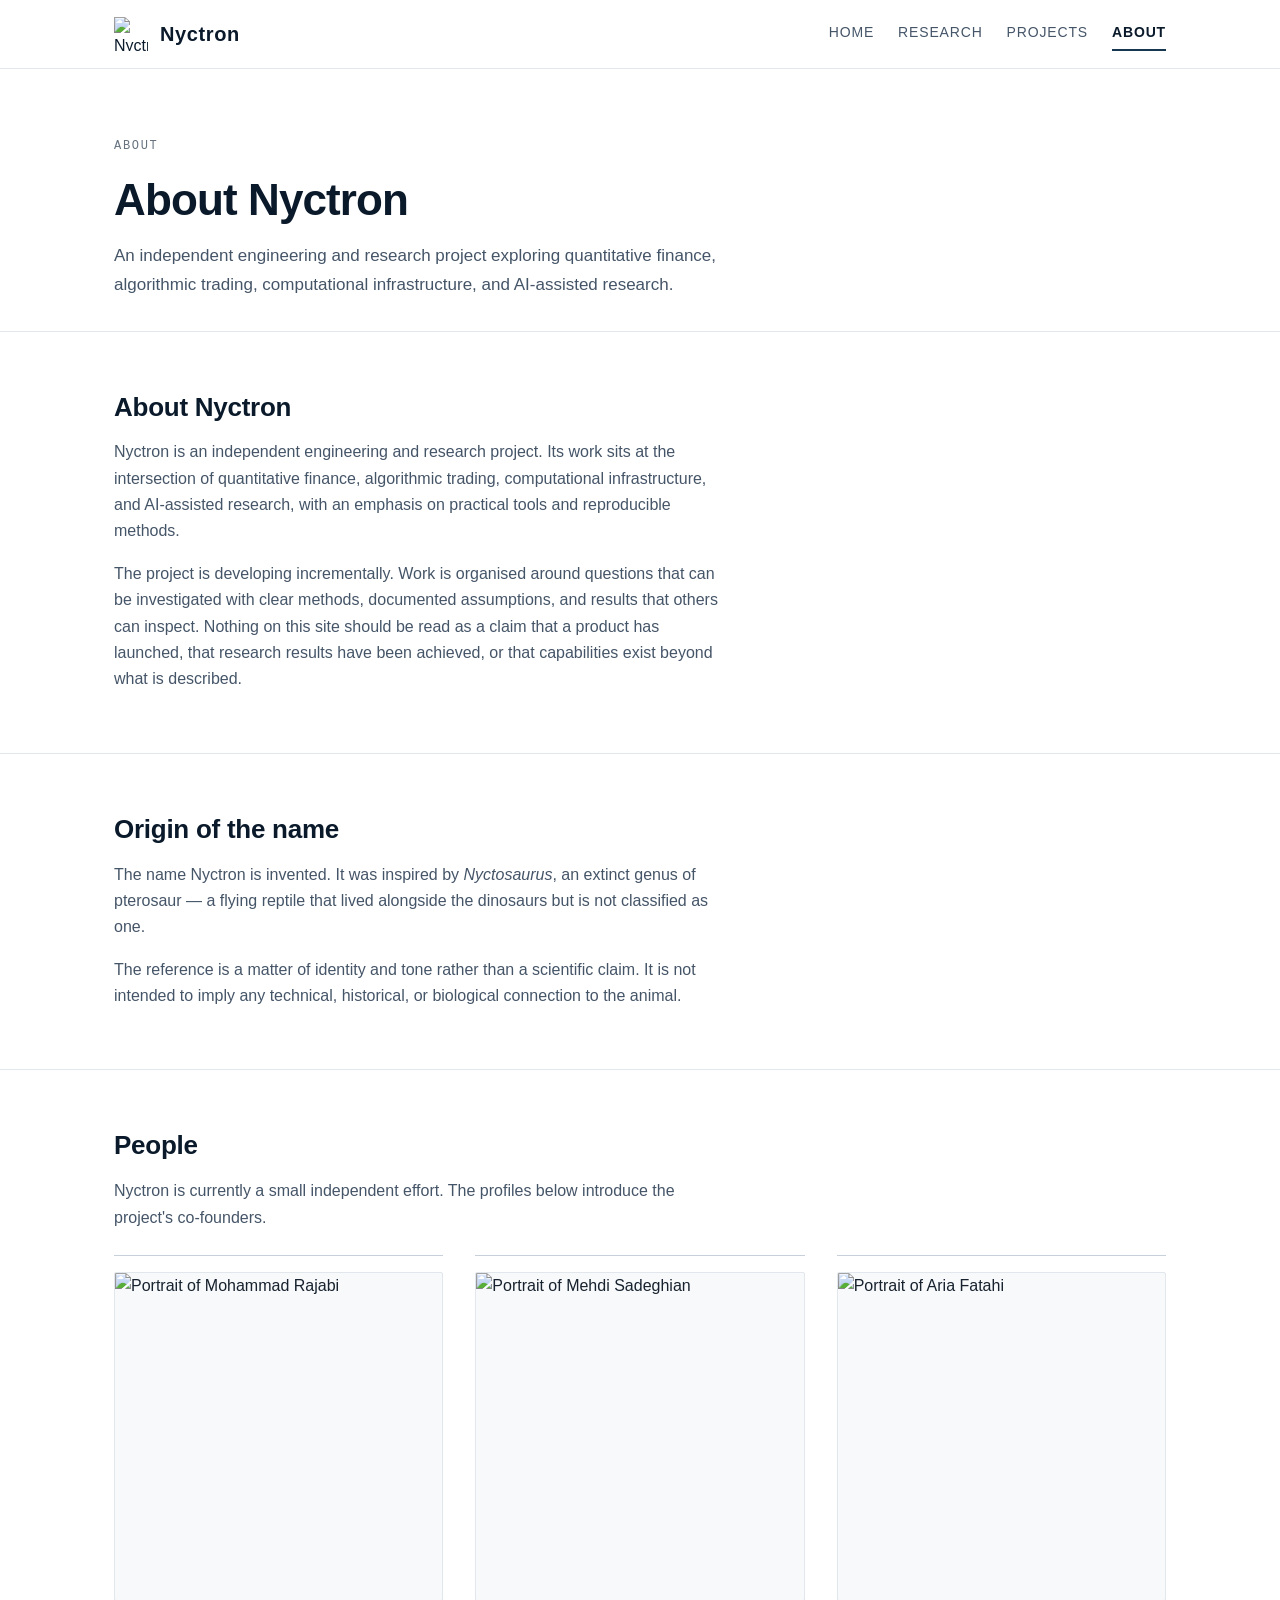
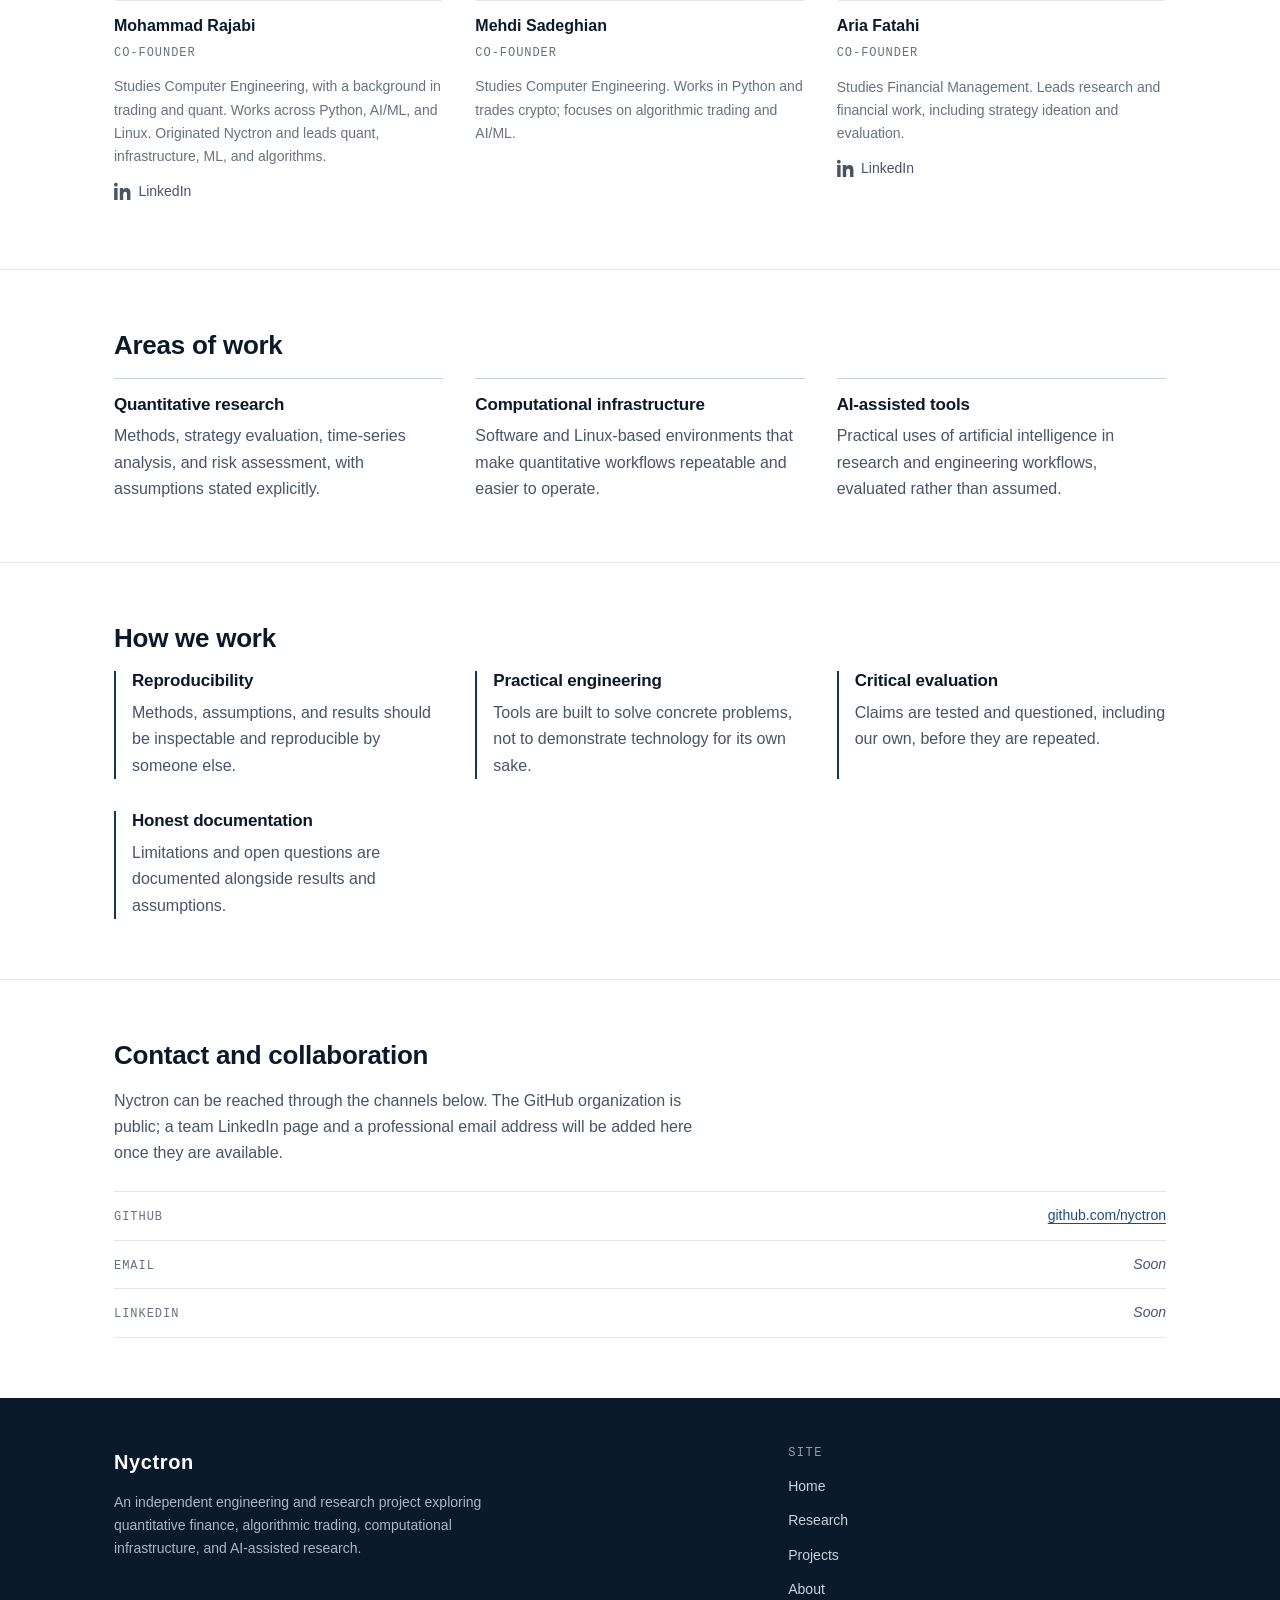
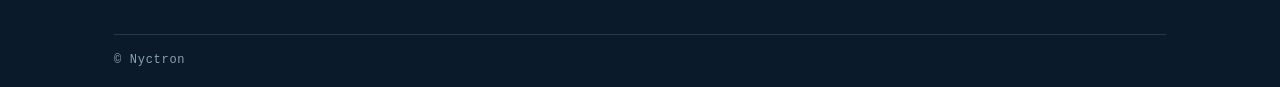
==== about/index.html @ 1d6ebe1c "index.html of the about page" ====
<!DOCTYPE html>
<html lang="en">
<head>
  <meta charset="utf-8">
  <meta name="viewport" content="width=device-width, initial-scale=1">
  <title>About — Nyctron</title>
  <meta name="description" content="About Nyctron: an independent engineering and research project exploring quantitative finance, algorithmic trading, computational infrastructure, and AI-assisted research.">
  <link rel="icon" href="../assets/nyctron-logo.png" type="image/png">
  <link rel="stylesheet" href="../style.css">
</head>
<body>
  <a class="skip-link" href="#main">Skip to content</a>

  <header class="site-header">
    <div class="container header-inner">
      <a class="brand" href="../">
        <img src="../assets/nyctron-logo.png" alt="Nyctron logo" width="34" height="34">
        <span class="brand-name">Nyctron</span>
      </a>
      <nav class="site-nav" aria-label="Primary">
        <ul>
          <li><a href="../">Home</a></li>
          <li><a href="../research/">Research</a></li>
          <li><a href="../projects/">Projects</a></li>
          <li><a href="../about/" aria-current="page">About</a></li>
        </ul>
      </nav>
    </div>
  </header>

  <main id="main" tabindex="-1">

    <section class="page-head">
      <div class="container">
        <p class="eyebrow">About</p>
        <h1>About Nyctron</h1>
        <p class="lead">An independent engineering and research project exploring quantitative finance, algorithmic trading, computational infrastructure, and AI-assisted research.</p>
      </div>
    </section>

    <section class="section">
      <div class="container">
        <h2>About Nyctron</h2>
        <div class="prose">
          <p>Nyctron is an independent engineering and research project. Its work sits at the intersection of quantitative finance, algorithmic trading, computational infrastructure, and AI-assisted research, with an emphasis on practical tools and reproducible methods.</p>
          <p>The project is developing incrementally. Work is organised around questions that can be investigated with clear methods, documented assumptions, and results that others can inspect. Nothing on this site should be read as a claim that a product has launched, that research results have been achieved, or that capabilities exist beyond what is described.</p>
        </div>
      </div>
    </section>

    <section class="section">
      <div class="container">
        <h2>Origin of the name</h2>
        <div class="prose">
          <p>The name Nyctron is invented. It was inspired by <em>Nyctosaurus</em>, an extinct genus of pterosaur — a flying reptile that lived alongside the dinosaurs but is not classified as one.</p>
          <p>The reference is a matter of identity and tone rather than a scientific claim. It is not intended to imply any technical, historical, or biological connection to the animal.</p>
        </div>
      </div>
    </section>

    <section class="section">
      <div class="container">
        <h2>People</h2>
        <p class="note">Nyctron is currently a small independent effort. The profiles below introduce the project's co-founders.</p>
        <ul class="people">
          <li class="person">
            <img class="person-photo" src="../assets/team/mohammad-rajabi.jpg" alt="Portrait of Mohammad Rajabi">
            <p class="person-name">Mohammad Rajabi</p>
            <p class="person-role">Co-founder</p>
            <p class="person-note">Studies Computer Engineering, with a background in trading and quant. Works across Python, AI/ML, and Linux. Originated Nyctron and leads quant, infrastructure, ML, and algorithms.</p>
            <p class="person-links">
              <a href="https://www.linkedin.com/in/itsrajabi/" aria-label="Mohammad Rajabi on LinkedIn" rel="noopener noreferrer" target="_blank">
                <svg viewBox="0 0 24 24" width="18" height="18" aria-hidden="true" focusable="false"><path fill="currentColor" d="M4.98 3.5C4.98 4.88 3.87 6 2.5 6S0 4.88 0 3.5 1.12 1 2.5 1s2.48 1.12 2.48 2.5zM.22 8.13h4.56V24H.22V8.13zm7.5 0h4.37v2.17h.06c.61-1.15 2.1-2.36 4.32-2.36 4.62 0 5.47 3.04 5.47 7V24h-4.56v-7.16c0-1.71-.03-3.9-2.38-3.9-2.38 0-2.75 1.86-2.75 3.78V24H7.72V8.13z"/></svg>
                <span>LinkedIn</span>
              </a>
            </p>
          </li>
          <li class="person">
            <img class="person-photo" src="../assets/team/mehdi-sadeghian.jpg" alt="Portrait of Mehdi Sadeghian">
            <p class="person-name">Mehdi Sadeghian</p>
            <p class="person-role">Co-founder</p>
            <p class="person-note">Studies Computer Engineering. Works in Python and trades crypto; focuses on algorithmic trading and AI/ML.</p>
          </li>
          <li class="person">
            <img class="person-photo" src="../assets/team/aria-fatahi.jpg" alt="Portrait of Aria Fatahi">
            <p class="person-name">Aria Fatahi</p>
            <p class="person-role">Co-founder</p>
            <p class="person-note">Studies Financial Management. Leads research and financial work, including strategy ideation and evaluation.</p>
            <p class="person-links">
              <a href="https://www.linkedin.com/in/aria-fatahi-394426445/" aria-label="Aria Fatahi on LinkedIn" rel="noopener noreferrer" target="_blank">
                <svg viewBox="0 0 24 24" width="18" height="18" aria-hidden="true" focusable="false"><path fill="currentColor" d="M4.98 3.5C4.98 4.88 3.87 6 2.5 6S0 4.88 0 3.5 1.12 1 2.5 1s2.48 1.12 2.48 2.5zM.22 8.13h4.56V24H.22V8.13zm7.5 0h4.37v2.17h.06c.61-1.15 2.1-2.36 4.32-2.36 4.62 0 5.47 3.04 5.47 7V24h-4.56v-7.16c0-1.71-.03-3.9-2.38-3.9-2.38 0-2.75 1.86-2.75 3.78V24H7.72V8.13z"/></svg>
                <span>LinkedIn</span>
              </a>
            </p>
          </li>
        </ul>
      </div>
    </section>

    <section class="section">
      <div class="container">
        <h2>Areas of work</h2>
        <ul class="focus-grid">
          <li class="focus-item">
            <h3>Quantitative research</h3>
            <p>Methods, strategy evaluation, time-series analysis, and risk assessment, with assumptions stated explicitly.</p>
          </li>
          <li class="focus-item">
            <h3>Computational infrastructure</h3>
            <p>Software and Linux-based environments that make quantitative workflows repeatable and easier to operate.</p>
          </li>
          <li class="focus-item">
            <h3>AI-assisted tools</h3>
            <p>Practical uses of artificial intelligence in research and engineering workflows, evaluated rather than assumed.</p>
          </li>
        </ul>
      </div>
    </section>

    <section class="section">
      <div class="container">
        <h2>How we work</h2>
        <ul class="principles">
          <li class="principle">
            <h3>Reproducibility</h3>
            <p>Methods, assumptions, and results should be inspectable and reproducible by someone else.</p>
          </li>
          <li class="principle">
            <h3>Practical engineering</h3>
            <p>Tools are built to solve concrete problems, not to demonstrate technology for its own sake.</p>
          </li>
          <li class="principle">
            <h3>Critical evaluation</h3>
            <p>Claims are tested and questioned, including our own, before they are repeated.</p>
          </li>
          <li class="principle">
            <h3>Honest documentation</h3>
            <p>Limitations and open questions are documented alongside results and assumptions.</p>
          </li>
        </ul>
      </div>
    </section>

<section class="section">
  <div class="container">
    <h2>Contact and collaboration</h2>
    <div class="prose">
      <p>Nyctron can be reached through the channels below. The GitHub organization is public; a team LinkedIn page and a professional email address will be added here once they are available.</p>
    </div>
    <ul class="contact-list">
      <li>
        <span class="contact-label">GitHub</span>
        <span class="contact-value">
          <a href="https://github.com/nyctron" rel="noopener noreferrer" target="_blank">github.com/nyctron</a>
        </span>
      </li>
      <li>
        <span class="contact-label">Email</span>
        <span class="contact-value placeholder">Soon</span>
      </li>
      <li>
        <span class="contact-label">LinkedIn</span>
        <span class="contact-value placeholder">Soon</span>
      </li>
    </ul>
  </div>
</section>

  </main>

  <footer class="site-footer">
    <div class="container">
      <div class="footer-grid">
        <div>
          <p class="footer-brand">Nyctron</p>
          <p class="footer-text">An independent engineering and research project exploring quantitative finance, algorithmic trading, computational infrastructure, and AI-assisted research.</p>
        </div>
        <nav class="footer-nav" aria-label="Footer">
          <h2 class="footer-heading">Site</h2>
          <ul>
            <li><a href="../">Home</a></li>
            <li><a href="../research/">Research</a></li>
            <li><a href="../projects/">Projects</a></li>
            <li><a href="../about/">About</a></li>
          </ul>
        </nav>
      </div>
      <div class="footer-bottom">
        <p>© Nyctron</p>
      </div>
    </div>
  </footer>
</body>
</html>
---- style.css ----
:root {
  /* ---- Colour: navy, white, neutral grey ---- */
  --navy-900: #0a1a2b;
  --navy-800: #10263c;
  --navy-700: #17364f;
  --ink:        #17222e;
  --ink-soft:   #455568;
  --ink-mute:   #66727f;
  --line:        #e2e7ed;
  --line-strong: #c8d1db;
  --paper:      #ffffff;
  --paper-alt:  #f7f9fb;
  --accent:     #1c4f7c;
  --focus:      #2f7ac2;

  /* ---- Typography: system fonts only ---- */
  --font-sans: -apple-system, BlinkMacSystemFont, "Segoe UI", Roboto,
               Helvetica, Arial, sans-serif;
  --font-mono: ui-monospace, SFMono-Regular, Menlo, Consolas,
               "Liberation Mono", monospace;

  --fs-xs:   0.75rem;
  --fs-sm:   0.875rem;
  --fs-base: 1rem;
  --fs-lg:   1.0625rem;
  --fs-xl:   1.25rem;
  --fs-2xl:  1.625rem;
  --fs-h1:   clamp(2rem, 4vw, 2.75rem);
  --fs-hero: clamp(2.25rem, 5.5vw, 3.5rem);

  /* ---- Spacing scale ---- */
  --sp-1: 0.25rem;
  --sp-2: 0.5rem;
  --sp-3: 0.75rem;
  --sp-4: 1rem;
  --sp-5: 1.5rem;
  --sp-6: 2rem;
  --sp-7: 3rem;
  --sp-8: 4rem;

  /* ---- Layout ---- */
  --container: 1100px;
  --gutter: 1.5rem;
  --radius: 2px;
  --border: 1px solid var(--line);
}

/* -----------------------------------------------------------------------
   Base
   ----------------------------------------------------------------------- */

*,
*::before,
*::after { box-sizing: border-box; }

html { -webkit-text-size-adjust: 100%; }

body {
  margin: 0;
  display: flex;
  flex-direction: column;
  min-height: 100vh;
  background: var(--paper);
  color: var(--ink);
  font-family: var(--font-sans);
  font-size: var(--fs-base);
  line-height: 1.65;
  -webkit-font-smoothing: antialiased;
}

main { flex: 1 0 auto; }

img { display: block; max-width: 100%; height: auto; }

h1, h2, h3, h4 {
  margin: 0 0 var(--sp-4);
  color: var(--navy-900);
  font-weight: 600;
  line-height: 1.22;
  letter-spacing: -0.01em;
}

h1 { font-size: var(--fs-h1); letter-spacing: -0.02em; }
h2 { font-size: var(--fs-2xl); }
h3 { font-size: var(--fs-lg); }

p { margin: 0 0 var(--sp-4); }

a {
  color: var(--accent);
  text-decoration-thickness: 1px;
  text-underline-offset: 3px;
}
a:hover { color: var(--navy-900); }

:focus-visible {
  outline: 2px solid var(--focus);
  outline-offset: 3px;
  border-radius: 1px;
}

.container {
  width: 100%;
  max-width: var(--container);
  margin-inline: auto;
  padding-inline: var(--gutter);
}

.skip-link {
  position: absolute;
  left: -9999px;
  top: 0;
  z-index: 20;
  padding: var(--sp-2) var(--sp-4);
  background: var(--navy-900);
  color: #ffffff;
  font-size: var(--fs-sm);
  text-decoration: none;
}
.skip-link:focus { left: var(--sp-4); top: var(--sp-4); color: #ffffff; }

/* -----------------------------------------------------------------------
   Header and navigation
   ----------------------------------------------------------------------- */

.site-header {
  border-bottom: var(--border);
  background: var(--paper);
}

.header-inner {
  display: flex;
  flex-wrap: wrap;
  align-items: center;
  justify-content: space-between;
  gap: var(--sp-3) var(--sp-6);
  padding-block: var(--sp-3);
  min-height: 4.25rem;
}

.brand {
  display: inline-flex;
  align-items: center;
  gap: var(--sp-3);
  color: var(--navy-900);
  text-decoration: none;
}
.brand img {
  width: 34px;
  height: 34px;
  object-fit: contain;
}
.brand-name {
  font-size: var(--fs-xl);
  font-weight: 600;
  letter-spacing: 0.03em;
}
.brand:hover { color: var(--navy-800); }

.site-nav ul {
  display: flex;
  flex-wrap: wrap;
  gap: var(--sp-2) var(--sp-5);
  margin: 0;
  padding: 0;
  list-style: none;
}

.site-nav a {
  display: inline-block;
  padding: var(--sp-1) 0;
  border-bottom: 2px solid transparent;
  color: var(--ink-soft);
  font-size: var(--fs-sm);
  letter-spacing: 0.06em;
  text-transform: uppercase;
  text-decoration: none;
  transition: color 0.15s ease, border-color 0.15s ease;
}
.site-nav a:hover {
  color: var(--navy-900);
  border-bottom-color: var(--line-strong);
}
.site-nav a[aria-current="page"] {
  color: var(--navy-900);
  border-bottom-color: var(--navy-700);
  font-weight: 600;
}

/* -----------------------------------------------------------------------
   Homepage hero
   ----------------------------------------------------------------------- */

.hero {
  padding-block: clamp(3rem, 8vw, 5.5rem) clamp(2.5rem, 6vw, 4rem);
  border-bottom: var(--border);
}

.eyebrow {
  margin: 0 0 var(--sp-4);
  color: var(--ink-mute);
  font-family: var(--font-mono);
  font-size: var(--fs-xs);
  letter-spacing: 0.14em;
  text-transform: uppercase;
}

.hero h1 {
  max-width: 22ch;
  margin-bottom: var(--sp-5);
  font-size: var(--fs-hero);
}

.lead {
  max-width: 64ch;
  color: var(--ink-soft);
  font-size: var(--fs-lg);
}

.hero-actions {
  display: flex;
  flex-wrap: wrap;
  align-items: center;
  gap: var(--sp-3) var(--sp-4);
  margin-top: var(--sp-6);
}

.button {
  display: inline-flex;
  align-items: center;
  gap: 0.5rem;
  padding: 0.7rem 1.15rem;
  border: 1px solid transparent;
  border-radius: var(--radius);
  font-size: var(--fs-sm);
  letter-spacing: 0.03em;
  text-decoration: none;
  transition: background-color 0.15s ease, border-color 0.15s ease,
              color 0.15s ease;
}
.button--primary {
  background: var(--navy-800);
  color: #ffffff;
}
.button--primary:hover {
  background: var(--navy-900);
  color: #ffffff;
}
.button--secondary {
  border-color: var(--line-strong);
  color: var(--navy-800);
}
.button--secondary:hover {
  border-color: var(--navy-700);
  color: var(--navy-900);
}

/* -----------------------------------------------------------------------
   Sections
   ----------------------------------------------------------------------- */

.section {
  padding-block: clamp(2.5rem, 5vw, 3.75rem);
  border-bottom: var(--border);
}
.section:last-of-type { border-bottom: 0; }

.section-action { margin: var(--sp-5) 0 0; font-size: var(--fs-sm); }

.page-head {
  padding-block: clamp(2.75rem, 6vw, 4.25rem) clamp(1.5rem, 3vw, 2rem);
  border-bottom: var(--border);
}
.page-head h1 { margin-bottom: var(--sp-4); }
.page-head .lead { margin: 0; max-width: 70ch; }

/* -----------------------------------------------------------------------
   Focus areas
   ----------------------------------------------------------------------- */

.focus-grid {
  display: grid;
  grid-template-columns: repeat(auto-fit, minmax(240px, 1fr));
  gap: var(--sp-6);
  margin: 0;
  padding: 0;
  list-style: none;
}

.focus-item {
  padding-top: var(--sp-4);
  border-top: 1px solid var(--line-strong);
}

.index-label {
  display: block;
  margin-bottom: var(--sp-3);
  color: var(--ink-mute);
  font-family: var(--font-mono);
  font-size: var(--fs-xs);
  letter-spacing: 0.08em;
}

.focus-item h3 { margin-bottom: var(--sp-2); }
.focus-item p {
  margin: 0;
  max-width: 40ch;
  color: var(--ink-soft);
}

/* -----------------------------------------------------------------------
   Principles
   ----------------------------------------------------------------------- */

.principles {
  display: grid;
  grid-template-columns: repeat(auto-fit, minmax(240px, 1fr));
  gap: var(--sp-6);
  margin: 0;
  padding: 0;
  list-style: none;
}

.principle {
  padding-left: var(--sp-4);
  border-left: 2px solid var(--navy-700);
}
.principle h3 { margin-bottom: var(--sp-2); }
.principle p { margin: 0; color: var(--ink-soft); }

/* -----------------------------------------------------------------------
   Empty state and notice blocks
   ----------------------------------------------------------------------- */

.empty-state {
  padding: var(--sp-5);
  border: var(--border);
  border-radius: var(--radius);
  background: var(--paper-alt);
}
.empty-state h2,
.empty-state h3 {
  margin-bottom: var(--sp-2);
  font-size: var(--fs-lg);
}
.empty-state p {
  max-width: 70ch;
  margin: 0;
  color: var(--ink-soft);
}

.note {
  max-width: 68ch;
  color: var(--ink-soft);
}

/* -----------------------------------------------------------------------
   Research / project entries
   (used when real entries are added; see the commented templates)
   ----------------------------------------------------------------------- */

.entries {
  margin: 0;
  padding: 0;
  list-style: none;
}

.entry {
  padding-block: var(--sp-5);
  border-top: var(--border);
}
.entry:last-child { border-bottom: var(--border); }

.entry-head {
  display: flex;
  flex-wrap: wrap;
  align-items: baseline;
  justify-content: space-between;
  gap: var(--sp-2) var(--sp-4);
}

.entry-title {
  margin: 0;
  font-size: var(--fs-xl);
}

.entry-summary {
  max-width: 70ch;
  margin: var(--sp-3) 0;
  color: var(--ink-soft);
}

.entry-meta {
  display: flex;
  flex-wrap: wrap;
  gap: var(--sp-2) var(--sp-4);
  margin: 0;
  color: var(--ink-mute);
  font-family: var(--font-mono);
  font-size: var(--fs-xs);
  letter-spacing: 0.05em;
  text-transform: uppercase;
}
.entry-meta a { text-transform: none; letter-spacing: 0; }

.status {
  display: inline-block;
  padding: 1px 8px;
  border: 1px solid var(--line-strong);
  border-radius: var(--radius);
  color: var(--ink-soft);
  font-family: var(--font-mono);
  font-size: var(--fs-xs);
  letter-spacing: 0.07em;
  text-transform: uppercase;
  white-space: nowrap;
}

/* -----------------------------------------------------------------------
   About page
   ----------------------------------------------------------------------- */

.prose { max-width: 68ch; }
.prose p { color: var(--ink-soft); }
.prose p:last-child { margin-bottom: 0; }

.people {
  display: grid;
  grid-template-columns: repeat(auto-fit, minmax(220px, 1fr));
  gap: var(--sp-6);
  margin: var(--sp-5) 0 0;
  padding: 0;
  list-style: none;
}

.person {
  padding-top: var(--sp-4);
  border-top: 1px solid var(--line-strong);
}

.person-name {
  margin: 0 0 var(--sp-1);
  color: var(--navy-900);
  font-weight: 600;
}

.person-role {
  margin: 0 0 var(--sp-2);
  color: var(--ink-mute);
  font-family: var(--font-mono);
  font-size: var(--fs-xs);
  letter-spacing: 0.08em;
  text-transform: uppercase;
}

.person-note {
  margin: 0;
  color: var(--ink-mute);
  font-size: var(--fs-sm);
}

.placeholder {
  color: var(--ink-mute);
  font-style: italic;
  font-weight: 400;
}

.contact-list {
  margin: var(--sp-5) 0 0;
  padding: 0;
  list-style: none;
  border-top: var(--border);
}

.contact-list li {
  display: flex;
  flex-wrap: wrap;
  align-items: baseline;
  justify-content: space-between;
  gap: var(--sp-2) var(--sp-5);
  padding-block: var(--sp-3);
  border-bottom: var(--border);
}

.contact-label {
  color: var(--ink-mute);
  font-family: var(--font-mono);
  font-size: var(--fs-xs);
  letter-spacing: 0.08em;
  text-transform: uppercase;
}

.contact-value {
  color: var(--ink-soft);
  font-size: var(--fs-sm);
}

/* -----------------------------------------------------------------------
   Footer
   ----------------------------------------------------------------------- */

.site-footer {
  background: var(--navy-900);
  color: #c9d3de;
}
.site-footer .container { padding-block: var(--sp-7) var(--sp-4); }

.footer-grid {
  display: grid;
  grid-template-columns: minmax(0, 1.7fr) minmax(0, 1fr);
  gap: var(--sp-6);
}

.footer-brand {
  margin: 0 0 var(--sp-3);
  color: #ffffff;
  font-size: var(--fs-xl);
  font-weight: 600;
  letter-spacing: 0.03em;
}

.footer-text {
  max-width: 48ch;
  margin: 0;
  color: #a9b6c4;
  font-size: var(--fs-sm);
}

.footer-heading {
  margin: 0 0 var(--sp-3);
  color: #8fa0b2;
  font-family: var(--font-mono);
  font-size: var(--fs-xs);
  font-weight: 500;
  letter-spacing: 0.12em;
  text-transform: uppercase;
}

.footer-nav ul {
  display: flex;
  flex-direction: column;
  gap: var(--sp-2);
  margin: 0;
  padding: 0;
  list-style: none;
}

.footer-nav a {
  color: #c9d3de;
  font-size: var(--fs-sm);
  text-decoration: none;
}
.footer-nav a:hover {
  color: #ffffff;
  text-decoration: underline;
  text-underline-offset: 3px;
}

.footer-bottom {
  margin-top: var(--sp-6);
  padding-top: var(--sp-4);
  border-top: 1px solid rgba(255, 255, 255, 0.12);
}
.footer-bottom p {
  margin: 0;
  color: #8fa0b2;
  font-family: var(--font-mono);
  font-size: var(--fs-xs);
  letter-spacing: 0.06em;
}

/* -----------------------------------------------------------------------
   Responsive
   ----------------------------------------------------------------------- */

@media (max-width: 720px) {
  .header-inner {
    flex-direction: column;
    align-items: flex-start;
    gap: var(--sp-2);
    padding-block: var(--sp-4);
  }

  .site-nav ul { gap: var(--sp-2) var(--sp-4); }
  .site-nav a { font-size: var(--fs-xs); }

  .footer-grid { grid-template-columns: 1fr; }

  .hero-actions { gap: var(--sp-3); }
  .button { width: 100%; justify-content: center; }
}

@media (prefers-reduced-motion: reduce) {
  * {
    transition: none !important;
    animation: none !important;
  }
}

/* People — photos and links */
.person-photo {
  width: 100%;
  aspect-ratio: 1 / 1;
  object-fit: cover;
  margin-bottom: var(--sp-3);
  border: var(--border);
  border-radius: var(--radius);
  background: var(--paper-alt);
}

.person-name { margin-bottom: var(--sp-1); }
.person-role { margin-bottom: var(--sp-3); }
.person-note { margin-bottom: 0; }

.person-links {
  margin: var(--sp-3) 0 0;
}

.person-links a {
  display: inline-flex;
  align-items: center;
  gap: 0.4rem;
  color: var(--ink-soft);
  font-size: var(--fs-sm);
  text-decoration: none;
}
.person-links a:hover { color: var(--accent); }
.person-links svg { flex: none; }
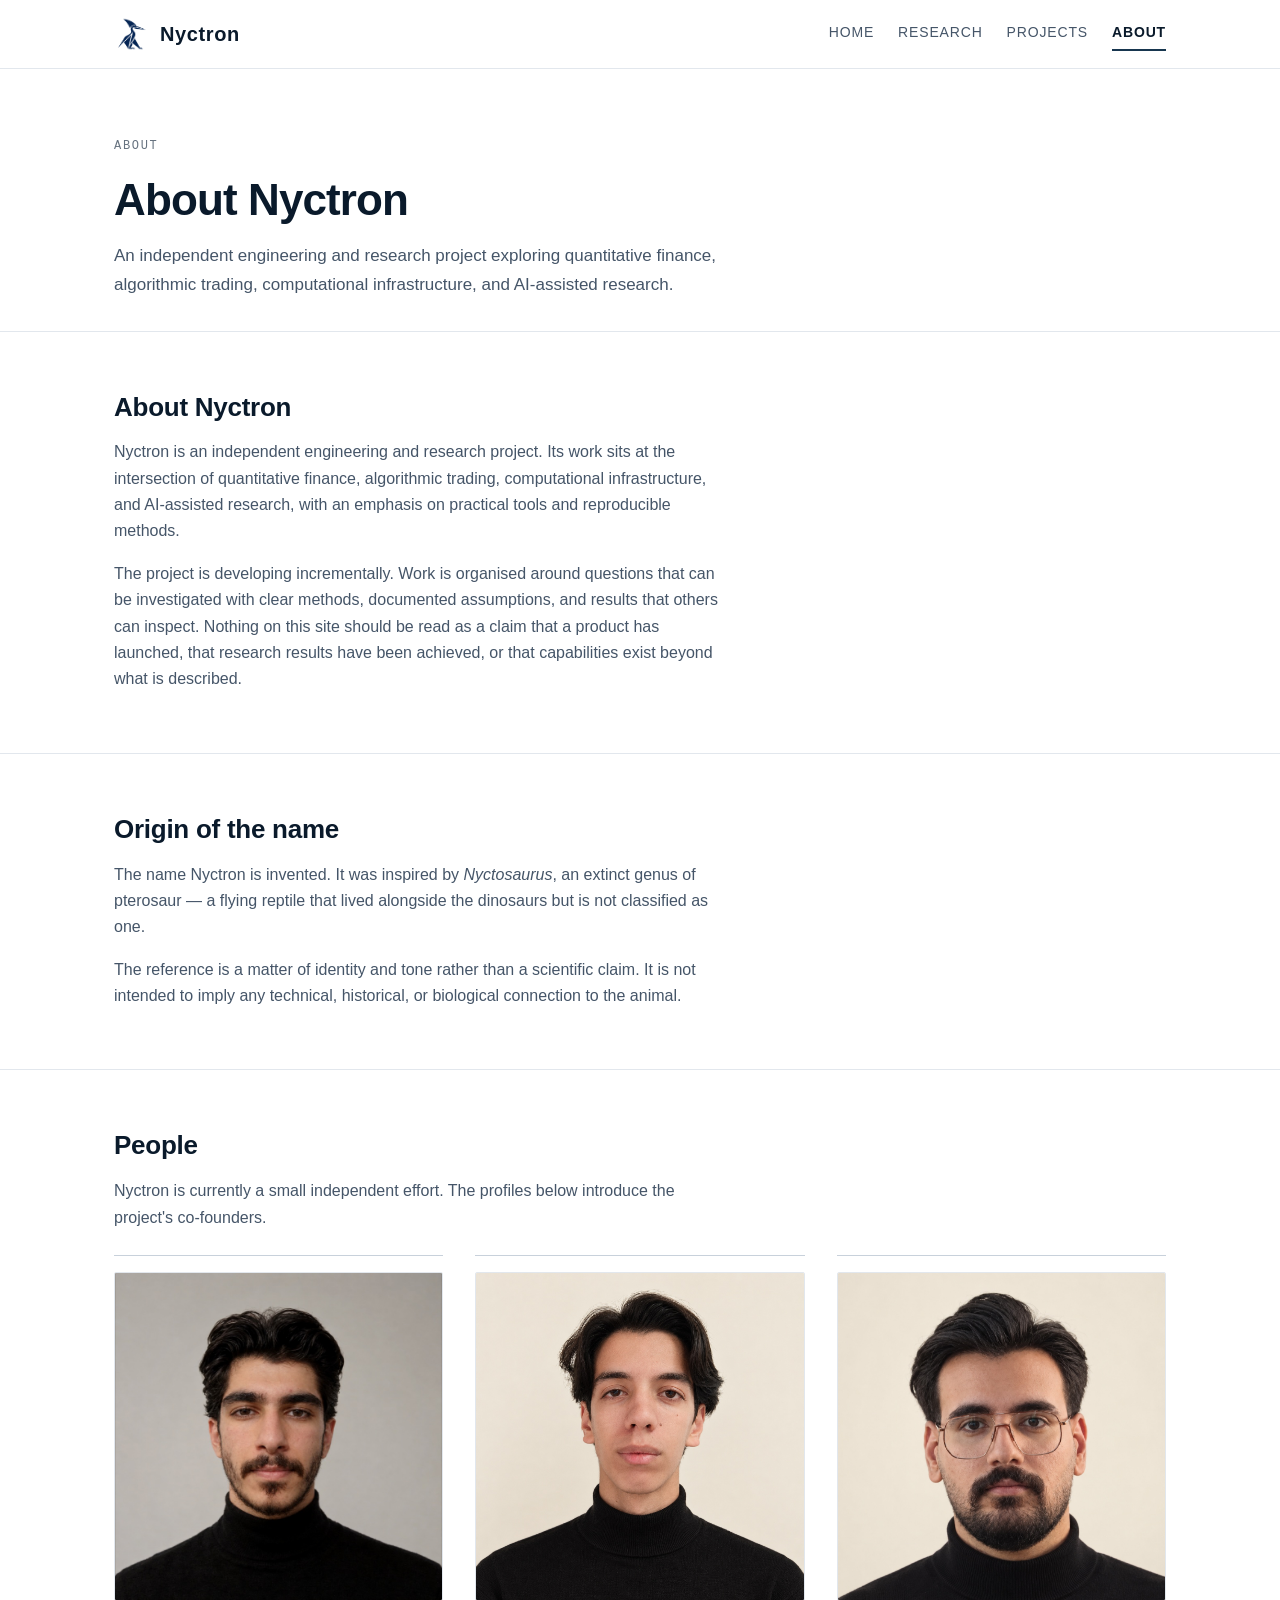
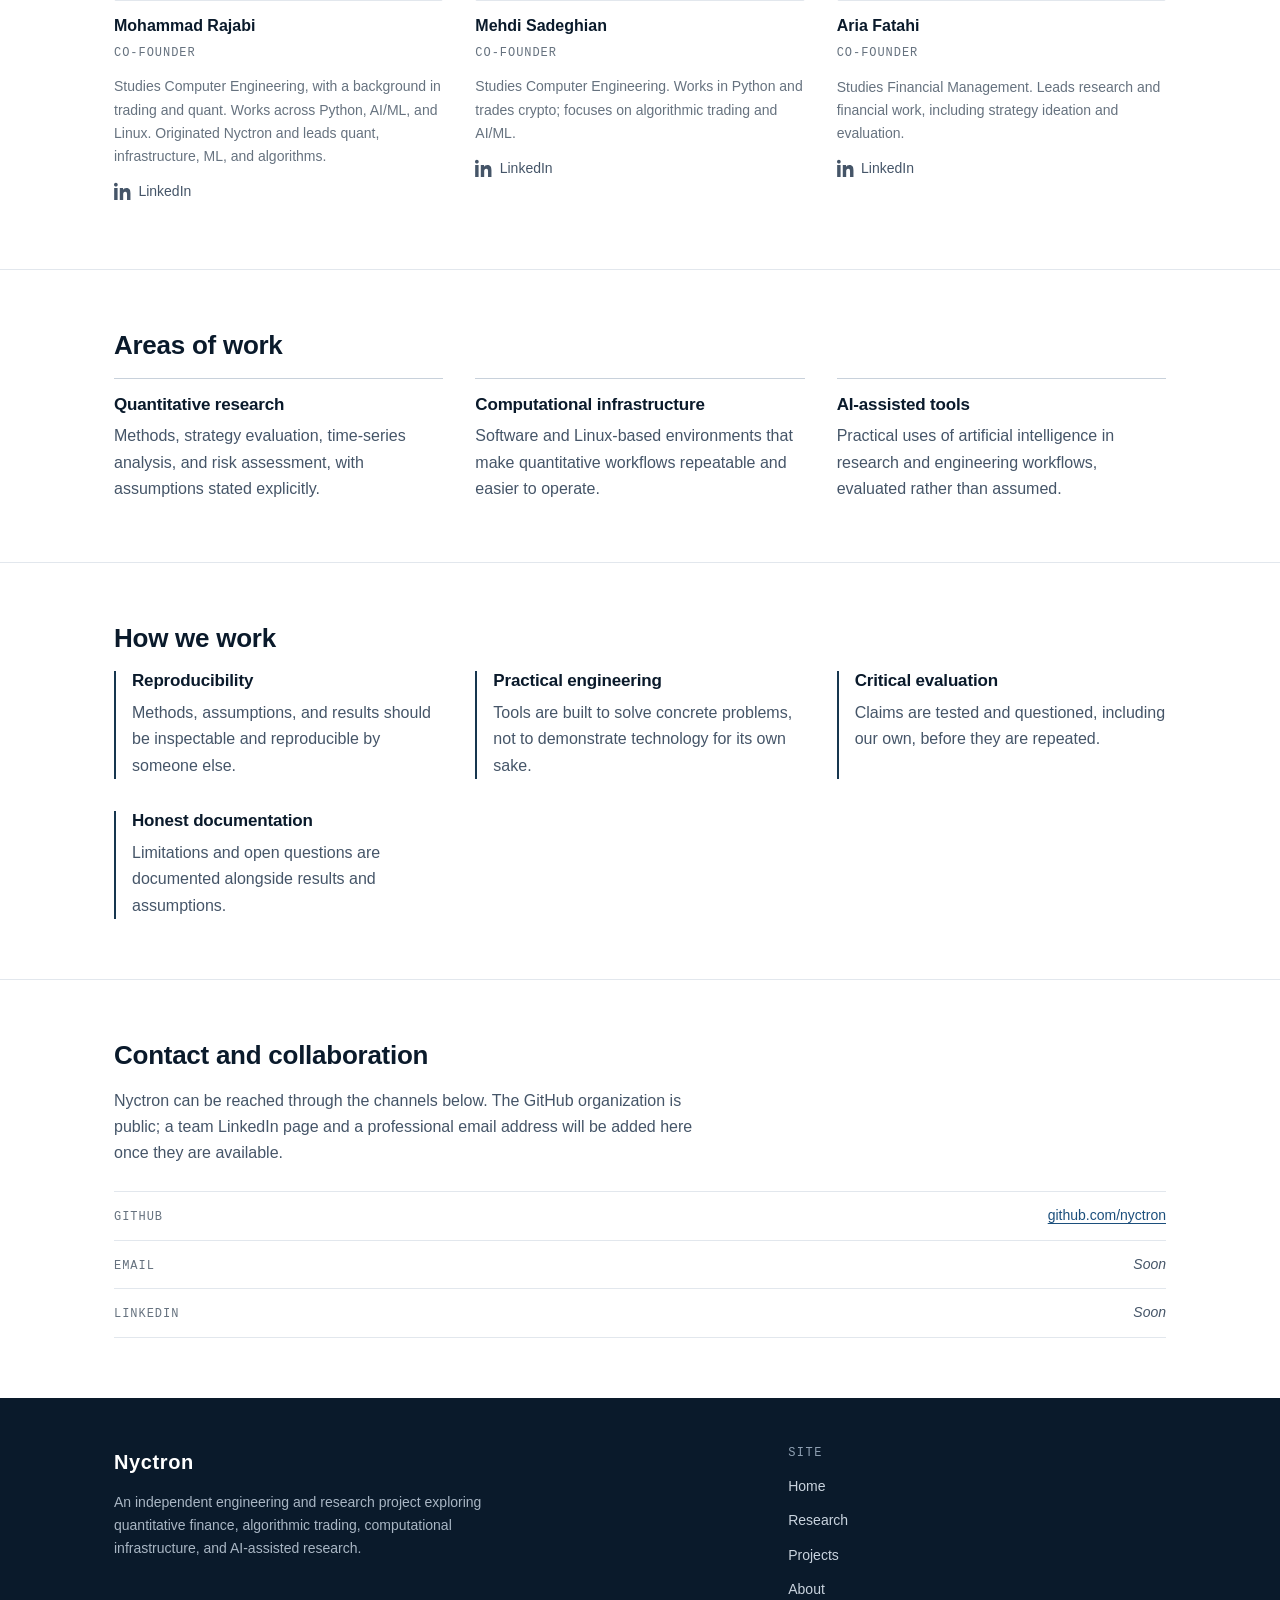
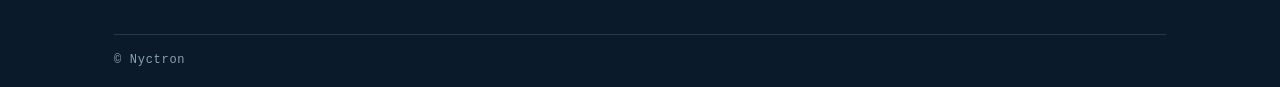
==== commit 5e7b3ccf: "adding the linkedin of mehdi sadeghian into the about page" ====
--- a/about/index.html
+++ b/about/index.html
@@ -80,6 +80,12 @@
             <p class="person-name">Mehdi Sadeghian</p>
             <p class="person-role">Co-founder</p>
             <p class="person-note">Studies Computer Engineering. Works in Python and trades crypto; focuses on algorithmic trading and AI/ML.</p>
+            <p class="person-links">
+              <a href="https://www.linkedin.com/in/mahdi-sadeghian-35783b446/" aria-label="Mehdi Sadeghian on LinkedIn" rel="noopener noreferrer" target="_blank">
+                <svg viewBox="0 0 24 24" width="18" height="18" aria-hidden="true" focusable="false"><path fill="currentColor" d="M4.98 3.5C4.98 4.88 3.87 6 2.5 6S0 4.88 0 3.5 1.12 1 2.5 1s2.48 1.12 2.48 2.5zM.22 8.13h4.56V24H.22V8.13zm7.5 0h4.37v2.17h.06c.61-1.15 2.1-2.36 4.32-2.36 4.62 0 5.47 3.04 5.47 7V24h-4.56v-7.16c0-1.71-.03-3.9-2.38-3.9-2.38 0-2.75 1.86-2.75 3.78V24H7.72V8.13z"/></svg>
+                <span>LinkedIn</span>
+              </a>
+            </p>
           </li>
           <li class="person">
             <img class="person-photo" src="../assets/team/aria-fatahi.jpg" alt="Portrait of Aria Fatahi">
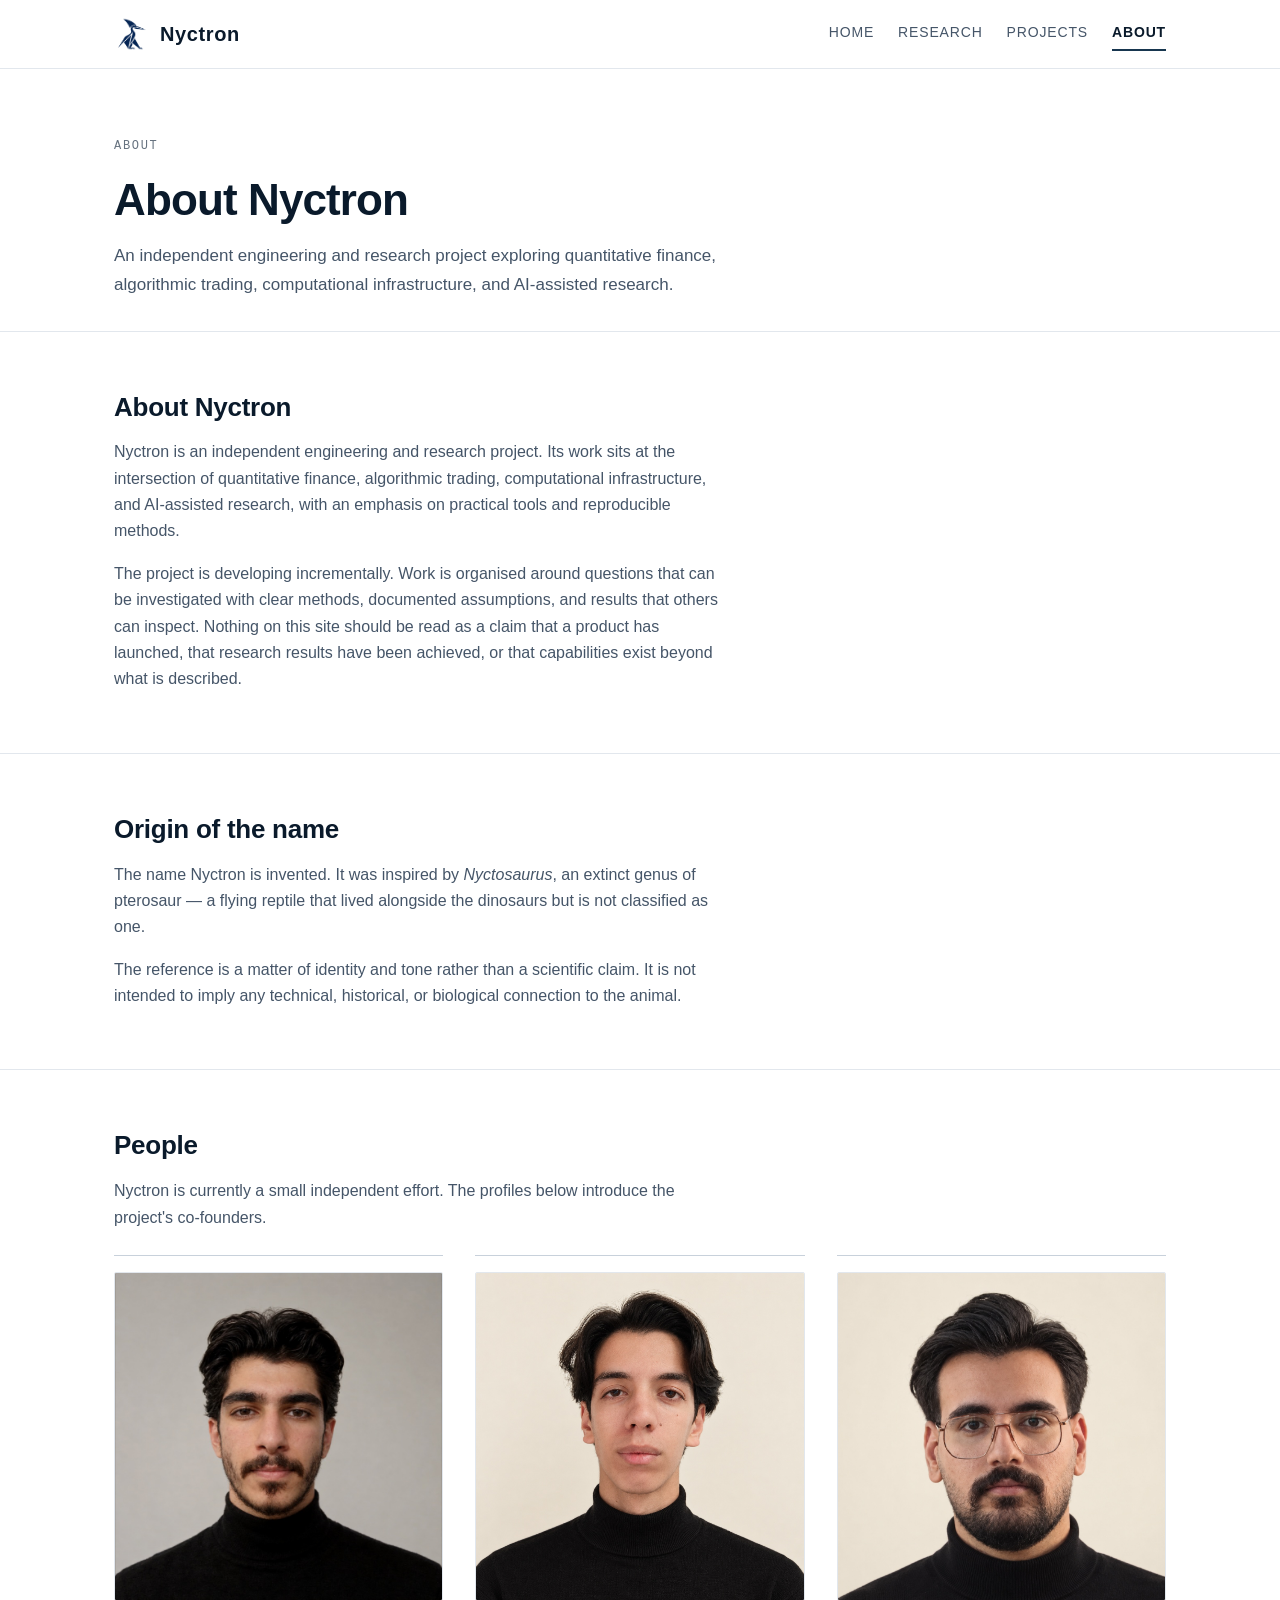
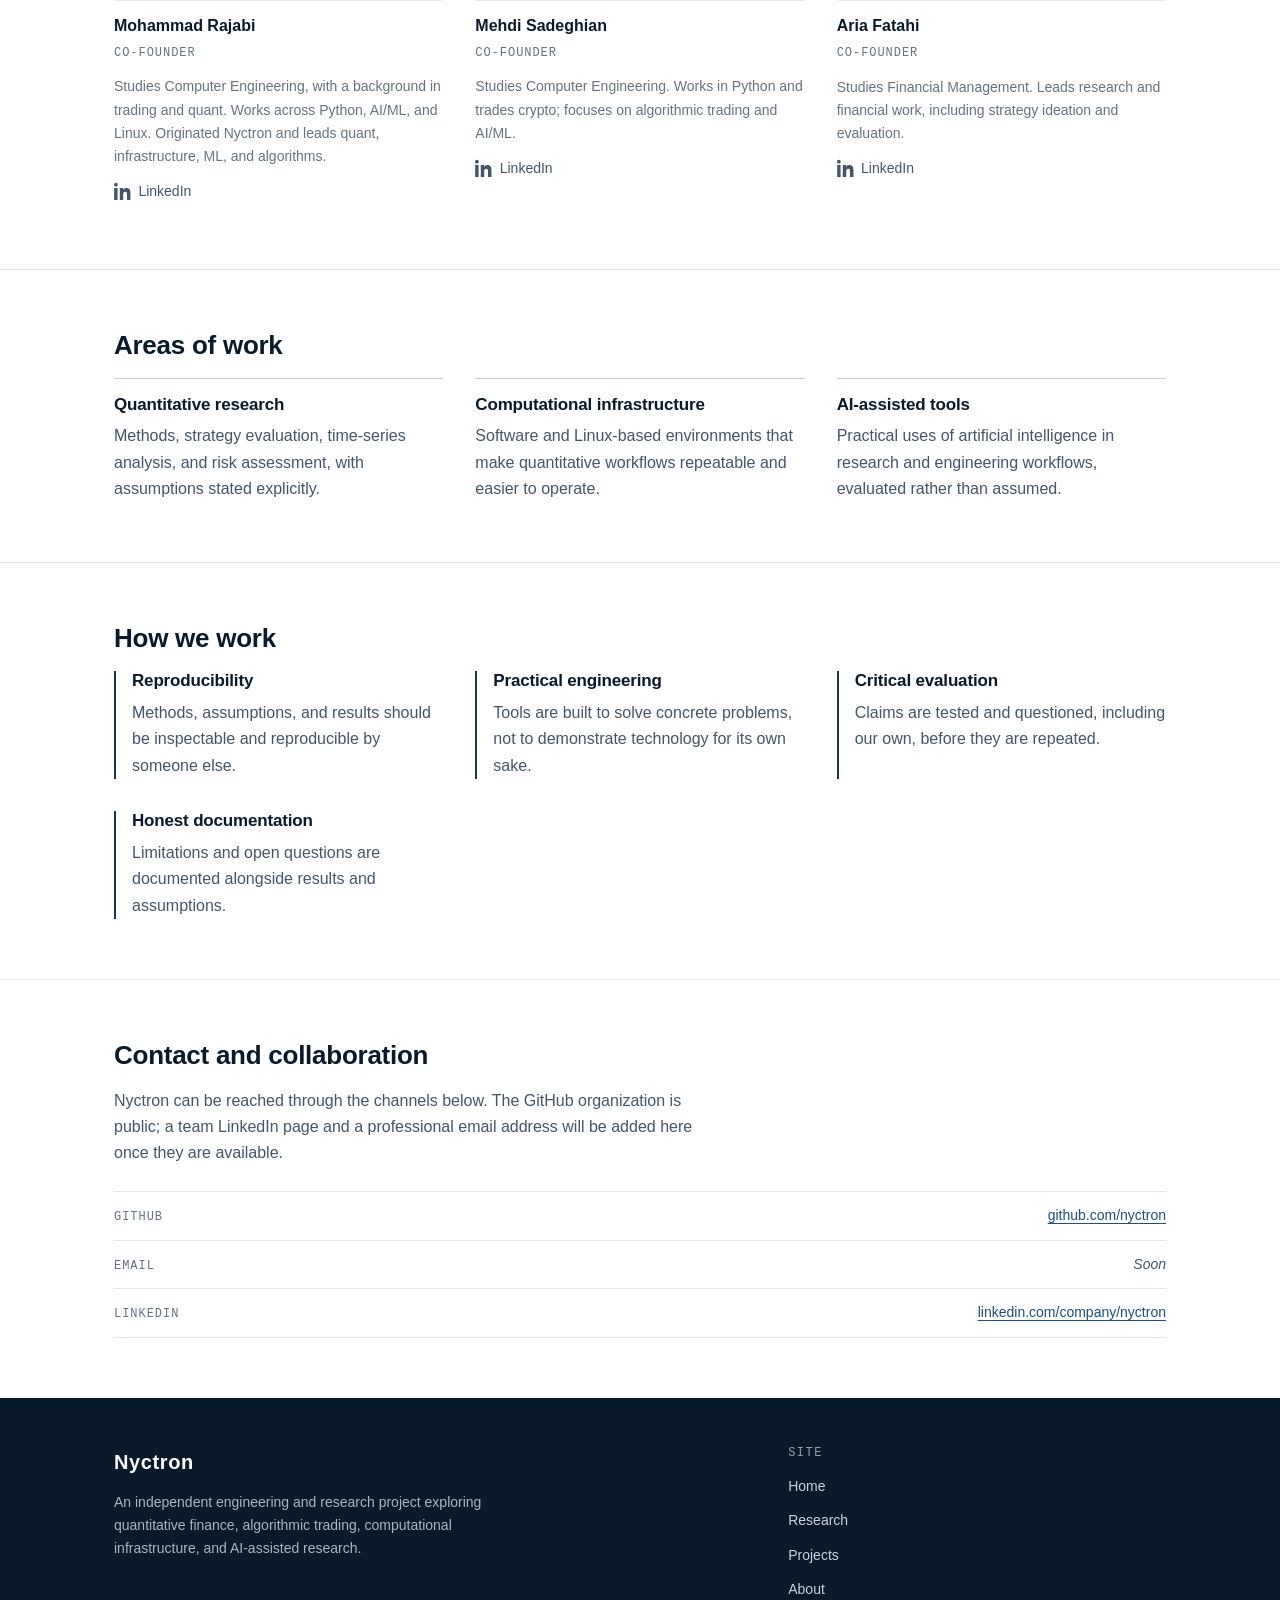
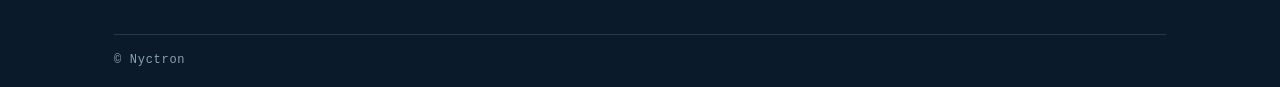
==== commit 9c8bc0dd: "adding Linkedin company page link" ====
--- a/about/index.html
+++ b/about/index.html
@@ -166,7 +166,9 @@
       </li>
       <li>
         <span class="contact-label">LinkedIn</span>
-        <span class="contact-value placeholder">Soon</span>
+        <span class="contact-value">
+          <a href="https://www.linkedin.com/company/nyctron" rel="noopener noreferrer" target="_blank">linkedin.com/company/nyctron</a>
+        </span>
       </li>
     </ul>
   </div>
